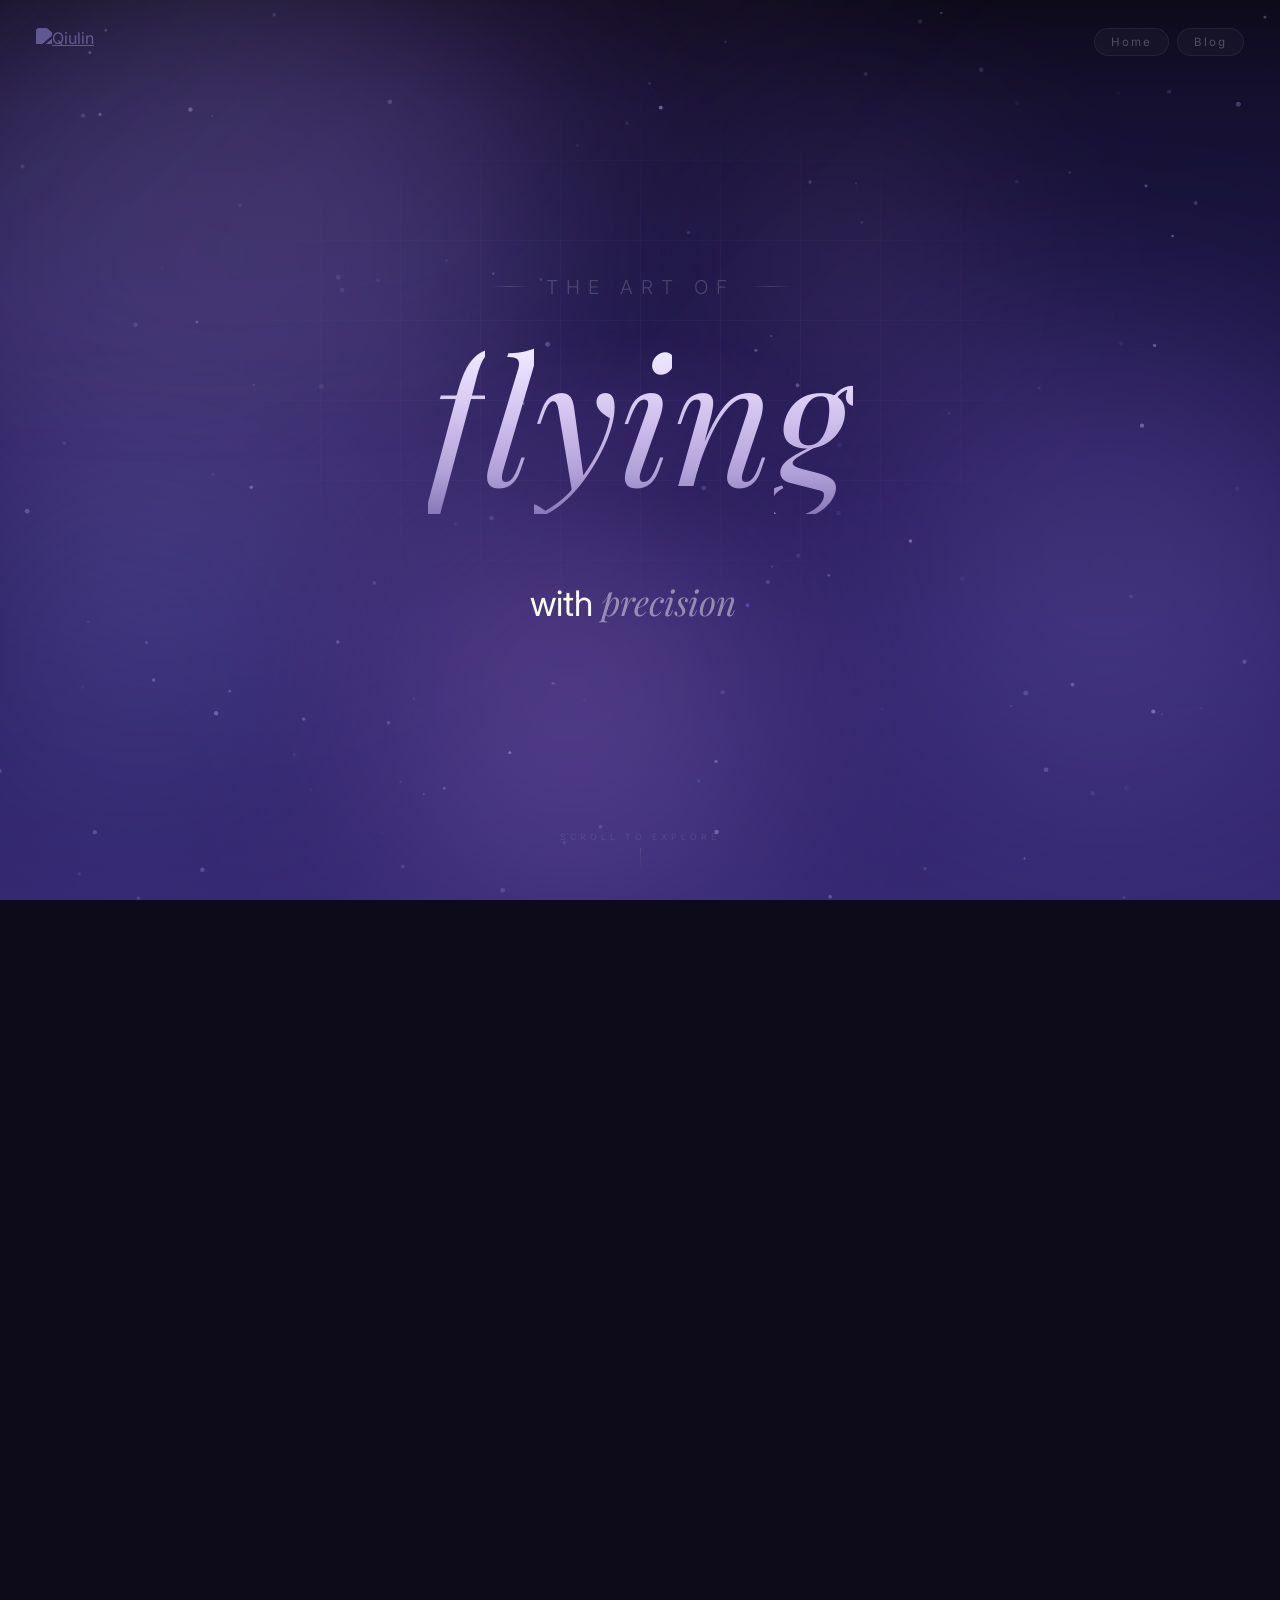
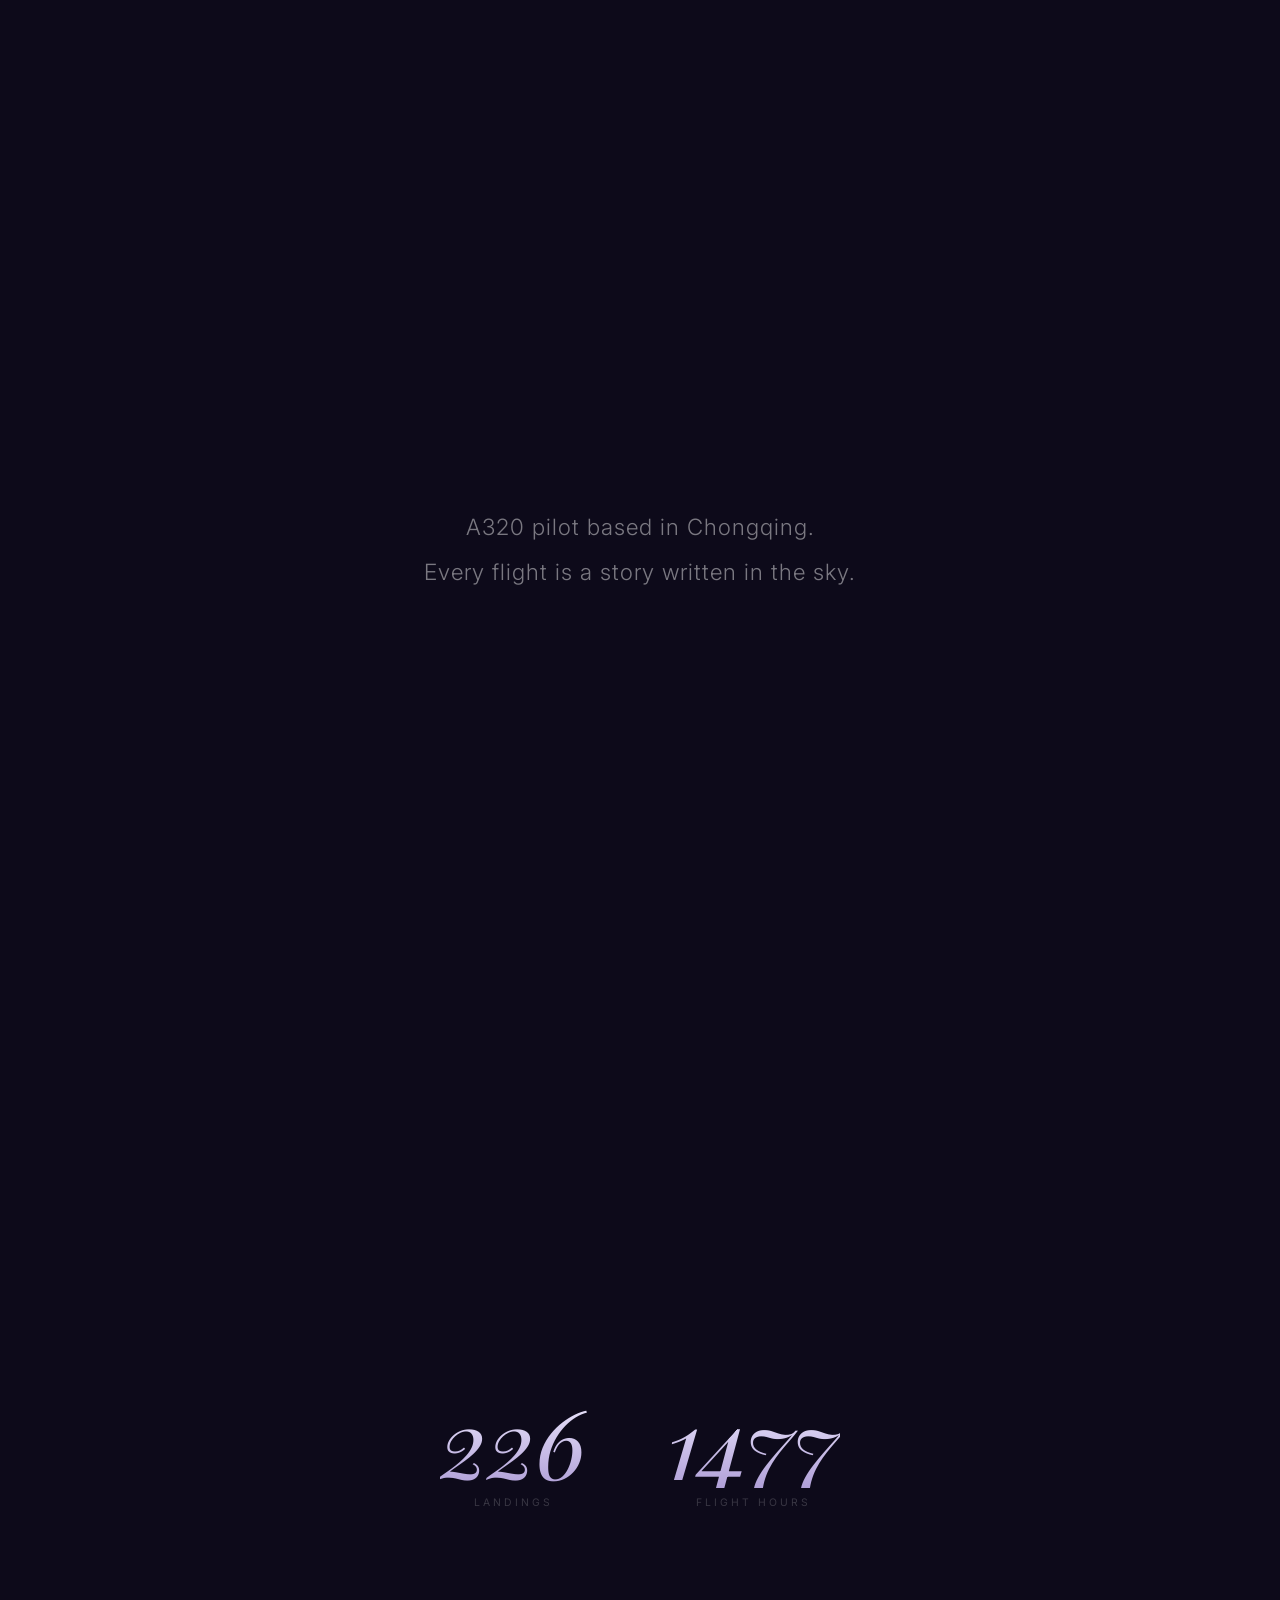
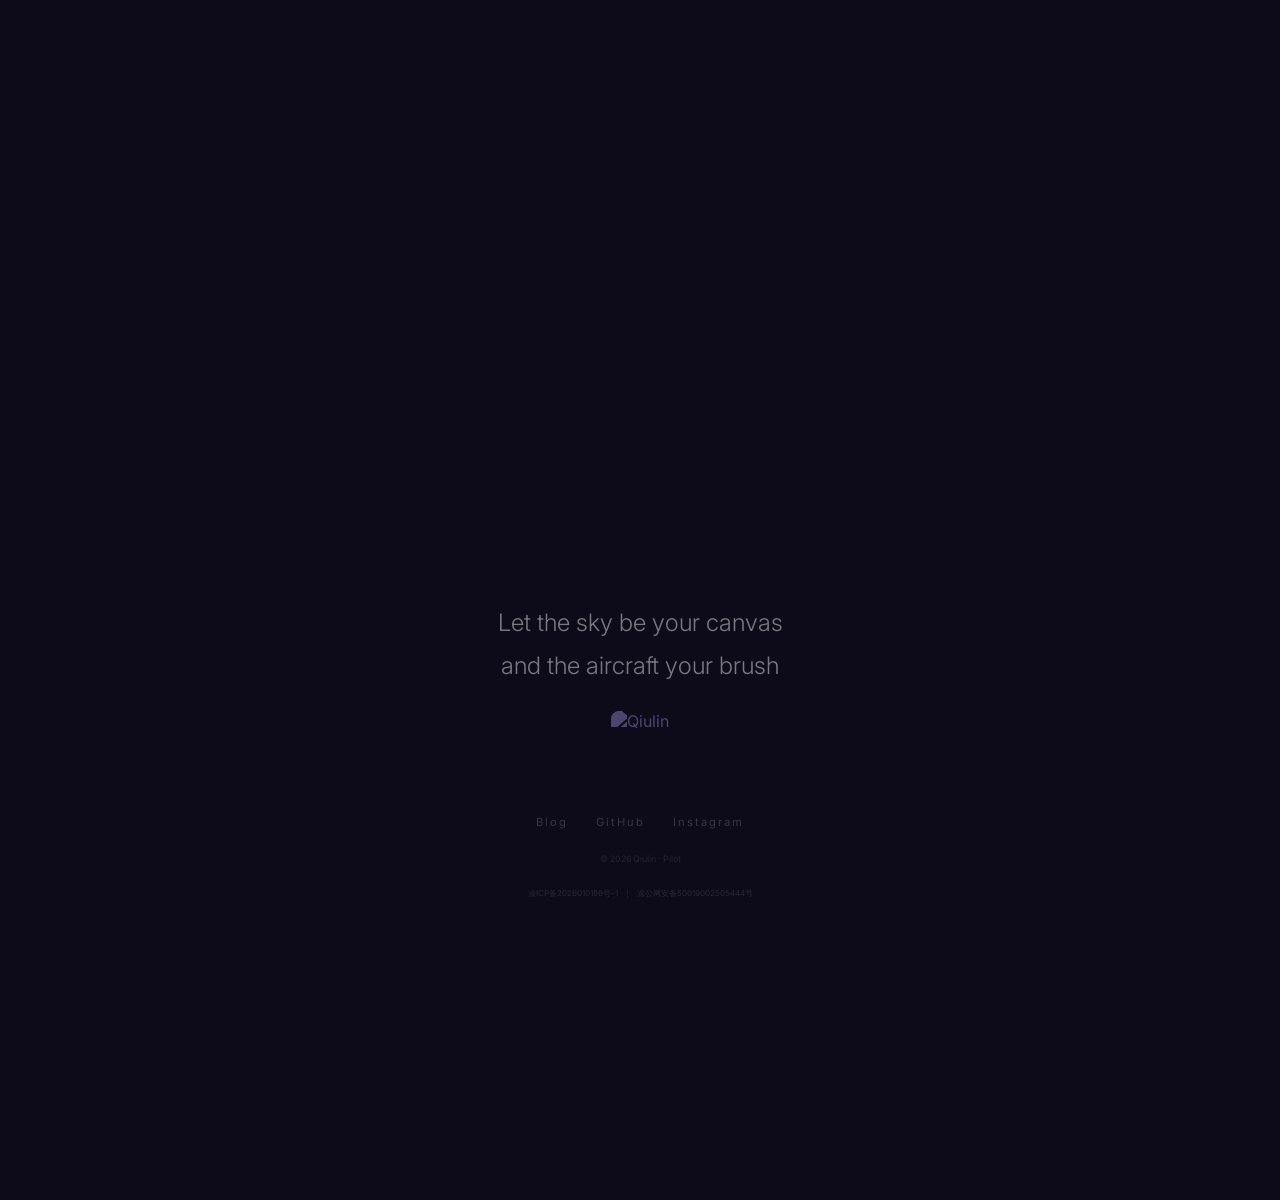
==== main/index.html @ bf3ec082 "backup: all websites 2026-07-04" ====
<!DOCTYPE html>
<html lang="zh-CN">
<head>
  <meta charset="UTF-8" />
  <meta name="viewport" content="width=device-width, initial-scale=1.0, maximum-scale=1.0, viewport-fit=cover" />
  <link rel="icon" href="/logo.png" />
  <title>Qiulin - Pilot</title>
  <link href="https://fonts.googleapis.com/css2?family=Playfair+Display:ital,wght@0,400;0,700;1,400;1,700&family=Inter:wght@200;300;400;500&display=swap" rel="stylesheet" />
  <style>*{margin:0;padding:0;box-sizing:border-box}
html{scroll-behavior:smooth}
body{font-family:'Inter',sans-serif;background:#0d0a1a;color:#fff;-webkit-font-smoothing:antialiased}

/* === Background === */
.bg{position:fixed;inset:0;z-index:0;overflow:hidden}
.bg-grad{position:absolute;inset:0;background:linear-gradient(180deg,#0d0a1a 0%,#151030 12%,#1a1440 30%,#221850 50%,#2a1f60 70%,#342870 100%)}
.bg-orbs{position:absolute;inset:0}
.orb{position:absolute;border-radius:50%;filter:blur(100px);animation:orbF 20s ease-in-out infinite}
.o1{width:800px;height:800px;background:radial-gradient(circle,#c4b5fd 0%,#a78bfa 50%,transparent 70%);top:-15%;left:-15%;opacity:.22}
.o2{width:600px;height:600px;background:radial-gradient(circle,#b4a0f8 0%,#8b70f0 50%,transparent 70%);top:30%;right:-10%;opacity:.2;animation-delay:-7s;animation-duration:25s}
.o3{width:500px;height:500px;background:radial-gradient(circle,#d8b4fe 0%,#c084fc 50%,transparent 70%);bottom:-5%;left:25%;opacity:.22;animation-delay:-14s;animation-duration:22s}
.o4{width:400px;height:400px;background:radial-gradient(circle,#a5b4fc 0%,#818cf8 50%,transparent 70%);top:50%;left:-5%;opacity:.15;animation-delay:-5s;animation-duration:28s}
.o5{width:350px;height:350px;background:radial-gradient(circle,#e9d5ff 0%,#c084fc 50%,transparent 70%);top:10%;right:20%;opacity:.12;animation-delay:-10s;animation-duration:30s}
@keyframes orbF{0%,100%{transform:translate(0,0) scale(1)}25%{transform:translate(30px,-40px) scale(1.05)}50%{transform:translate(-20px,30px) scale(.95)}75%{transform:translate(40px,20px) scale(1.02)}}
.bg-aurora{position:absolute;top:-20%;left:-10%;width:120%;height:60%;background:linear-gradient(135deg,transparent 20%,rgba(139,92,246,.04) 30%,rgba(168,85,247,.06) 40%,rgba(196,139,253,.04) 50%,transparent 60%);filter:blur(60px);animation:aurora 15s ease-in-out infinite alternate}
@keyframes aurora{0%{transform:translateX(-5%) skewX(-2deg);opacity:.6}50%{transform:translateX(5%) skewX(2deg);opacity:1}100%{transform:translateX(-3%) skewX(-1deg);opacity:.7}}
.bg-grid{position:absolute;inset:0;background-image:linear-gradient(rgba(200,180,255,.035) 1px,transparent 1px),linear-gradient(90deg,rgba(200,180,255,.035) 1px,transparent 1px);background-size:80px 80px;mask-image:radial-gradient(ellipse 60% 50% at 50% 40%,black 20%,transparent 70%);-webkit-mask-image:radial-gradient(ellipse 60% 50% at 50% 40%,black 20%,transparent 70%)}
#canvas{position:absolute;inset:0;width:100%;height:100%;pointer-events:none}

/* === Preloader === */
.preloader{position:fixed;inset:0;z-index:100;display:flex;align-items:center;justify-content:center;background:linear-gradient(45deg,#cebdf8,#e2dbf8);transition:opacity .8s ease,visibility .8s}
.preloader.done{opacity:0;visibility:hidden;pointer-events:none}
.preloader-logo{width:60px;height:60px;border-radius:50%;filter:brightness(0) invert(1);animation:pulse 1.2s ease-in-out infinite}
@keyframes pulse{0%,100%{opacity:.3;transform:scale(.95)}50%{opacity:1;transform:scale(1.05)}}

/* === Cursor === */
.glow{position:fixed;width:400px;height:400px;border-radius:50%;pointer-events:none;z-index:1;background:radial-gradient(circle,rgba(140,110,220,.06) 0%,transparent 70%);transform:translate(-50%,-50%);opacity:0;transition:opacity .5s}
.glow.on{opacity:1}

/* === Logo === */
.logo-tl{position:fixed;top:28px;left:36px;z-index:20;display:inline-block;transition:opacity .3s}
.logo-tl:hover{opacity:.7}
.logo-img{height:22px;width:auto;border-radius:3px;filter:brightness(0) saturate(100%) invert(70%) sepia(30%) saturate(1800%) hue-rotate(200deg) brightness(100%) contrast(90%);opacity:.45;transition:opacity .3s}
.logo-img:hover{opacity:.65}

/* === Nav === */
.nav{position:fixed;top:28px;right:36px;z-index:20;display:flex;gap:8px}
.pill{font-size:.72rem;font-weight:400;letter-spacing:2px;color:rgba(255,255,255,.25);text-decoration:none;padding:6px 16px;border:1px solid rgba(255,255,255,.06);border-radius:999px;backdrop-filter:blur(12px);-webkit-backdrop-filter:blur(12px);background:rgba(255,255,255,.03);transition:all .3s}
.pill:hover{color:rgba(255,255,255,.6);border-color:rgba(255,255,255,.12);background:rgba(255,255,255,.06)}
.menu-btn{display:none;position:fixed;top:24px;right:24px;z-index:25;background:rgba(255,255,255,.06);backdrop-filter:blur(12px);border:1px solid rgba(255,255,255,.06);border-radius:999px;color:rgba(255,255,255,.4);font-size:.8rem;letter-spacing:2px;padding:10px 24px;cursor:pointer}
.menu{position:fixed;inset:0;z-index:22;background:rgba(13,10,26,.95);backdrop-filter:blur(24px);display:flex;flex-direction:column;align-items:center;justify-content:center;gap:32px;opacity:0;pointer-events:none;transition:opacity .4s}
.menu.open{opacity:1;pointer-events:auto}
.menu a{font-size:1.5rem;color:rgba(255,255,255,.6);text-decoration:none;letter-spacing:3px;transition:color .3s}
.menu a:hover{color:#fff}

/* === Hero === */
.hero{position:relative;z-index:2;min-height:100vh;display:flex;align-items:center;justify-content:center;text-align:center;padding:0 40px}
.hero-inner{opacity:0;transition:opacity 1s ease}
.hero-inner.show{opacity:1}
.hero-sub{font-size:clamp(.8rem,2vw,1.2rem);font-weight:300;letter-spacing:8px;color:rgba(255,255,255,.18);text-transform:uppercase;margin-bottom:1vw;display:flex;align-items:center;justify-content:center;gap:16px}
.sub-line{display:inline-block;width:40px;height:1px;background:linear-gradient(90deg,transparent,rgba(255,255,255,.15),transparent)}
.hero-title{font-family:'Playfair Display',serif;font-size:clamp(4rem,15vw,11rem);font-weight:400;font-style:italic;letter-spacing:0;line-height:1.15;text-align:center;position:relative}
.hero-title::after{content:'';position:absolute;top:50%;left:50%;transform:translate(-50%,-50%);width:100%;height:100%;background:radial-gradient(ellipse,rgba(160,120,255,.06) 0%,transparent 60%);pointer-events:none;z-index:-1;animation:tglow 4s ease-in-out infinite alternate}
@keyframes tglow{0%{opacity:.5;transform:translate(-50%,-50%) scale(1)}100%{opacity:1;transform:translate(-50%,-50%) scale(1.1)}}
.ch{display:inline-block;background:linear-gradient(180deg,#fffcff 0%,#ede8ff 20%,#ddd0f5 40%,#c8b8e8 60%,#b0a0d8 80%,#8878b8 100%);-webkit-background-clip:text;-webkit-text-fill-color:transparent;background-clip:text;opacity:0;transform:translateY(60px) scale(.8) rotateX(35deg);filter:blur(8px)}
.hero-tag{font-size:clamp(1.2rem,3vw,2.2rem);margin-top:clamp(2rem,5vw,4rem);display:flex;align-items:baseline;justify-content:center;gap:.5rem;opacity:0;transform:translateY(20px);animation:fadeUp 1s ease 1.2s forwards}
.hero-tag em{font-family:'Playfair Display',serif;font-style:italic;font-weight:400;color:rgba(255,255,255,.45)}
.dot{font-size:2rem;color:rgba(160,120,255,.35)}
@keyframes fadeUp{to{opacity:1;transform:translateY(0)}}

/* === Scroll Hint === */
.scroll-hint{position:fixed;bottom:28px;left:50%;transform:translateX(-50%);display:flex;flex-direction:column;align-items:center;z-index:10;opacity:0;transition:opacity .6s}
.scroll-hint.show{opacity:1}
.scroll-hint span{font-size:.55rem;letter-spacing:4px;color:rgba(255,255,255,.1);text-transform:uppercase}
.scroll-line{width:1px;height:24px;margin-top:6px;background:linear-gradient(180deg,rgba(255,255,255,.1),transparent);animation:spulse 2.5s ease-in-out infinite}
@keyframes spulse{0%,100%{opacity:.2}50%{opacity:.8}}

/* === Love Pages === */
.lp{position:relative;z-index:2;height:200vh}
.lp-sticky{position:sticky;top:0;height:100vh;width:100%;display:flex;align-items:center;justify-content:center;opacity:0;transition:opacity .08s linear;overflow:hidden}
.lp-t{font-family:'Playfair Display',serif;font-style:italic;font-weight:400;font-size:clamp(1.5rem,3.5vw,2.8rem);line-height:2;letter-spacing:.04em;text-align:center;padding:0 24px}
.lp-t br{display:block;content:'';margin-bottom:.2em}
.lc{display:inline;opacity:.06;transition:opacity .4s ease;background:linear-gradient(180deg,#fffcff 0%,#ede8ff 25%,#ddd0f5 50%,#c8b8e8 75%,#b0a0d8 100%);-webkit-background-clip:text;-webkit-text-fill-color:transparent;background-clip:text}
.lc.on{opacity:1}

/* === Sections === */
.sec{position:relative;z-index:2;min-height:100vh;display:flex;align-items:center;justify-content:center;padding:80px 20px}
.sec-in{max-width:800px;width:100%;text-align:center}
.about{font-size:clamp(1rem,2.2vw,1.4rem);font-weight:300;color:rgba(255,255,255,.45);line-height:2;letter-spacing:1px}
.stats-row{display:flex;justify-content:center;gap:80px;flex-wrap:wrap}
.stat{text-align:center}
.stat-n{display:block;font-family:'Playfair Display',serif;font-style:italic;font-size:clamp(3rem,8vw,6rem);font-weight:400;background:linear-gradient(180deg,#f0ecff 0%,#b0a0d8 100%);-webkit-background-clip:text;-webkit-text-fill-color:transparent;background-clip:text;line-height:1}
.stat-l{display:block;font-size:.65rem;letter-spacing:3px;color:rgba(255,255,255,.18);text-transform:uppercase;margin-top:8px}

/* === Footer === */
.foot{display:flex;flex-direction:column;align-items:center;gap:24px}
.foot-quote{font-size:clamp(1rem,2.5vw,1.5rem);font-weight:300;color:rgba(255,255,255,.45);line-height:1.8}
.foot-logo{position:relative;height:80px;display:flex;align-items:center;justify-content:center}
.foot-logo-img{height:100%;width:auto;border-radius:8px;position:relative;z-index:1;filter:brightness(0) saturate(100%) invert(70%) sepia(30%) saturate(1800%) hue-rotate(200deg) brightness(100%) contrast(90%);opacity:.4}
.foot-logo-glow{position:absolute;height:100%;width:auto;border-radius:8px;filter:blur(24px);opacity:.3}
.foot-links{display:flex;gap:28px}
.foot-links a{font-size:.7rem;letter-spacing:2px;color:rgba(255,255,255,.18);text-decoration:none;transition:color .2s}
.foot-links a:hover{color:rgba(255,255,255,.45)}
.foot-copy{font-size:.55rem;color:rgba(255,255,255,.1)}
.foot-icp{font-size:.5rem;color:rgba(255,255,255,.12);display:flex;align-items:center;justify-content:center;gap:8px;flex-wrap:wrap}
.foot-icp a{color:rgba(255,255,255,.12);text-decoration:none;transition:color .2s}
.foot-icp a:hover{color:rgba(255,255,255,.3)}
.foot-icp span{color:rgba(255,255,255,.08)}

/* === Reveal === */
.rev{opacity:0;transform:translateY(40px);transition:opacity .8s cubic-bezier(.23,1,.32,1),transform .8s cubic-bezier(.23,1,.32,1)}
.rev.show{opacity:1;transform:translateY(0)}

/* === Responsive === */
@media(max-width:768px){
  .nav{display:none}
  .menu-btn{display:block}
  .hero-title{font-size:clamp(4rem,24vw,8rem)}
  .hero-sub{font-size:.7rem;letter-spacing:4px}
  .sub-line{width:20px}
  .stats-row{gap:40px}
  .lp-t{font-size:clamp(1.3rem,5.5vw,1.8rem);line-height:2.2;letter-spacing:.01em}
}
</style>
</head>
<body>
  <div class="preloader" id="preloader">
    <img src="/logo.png" alt="" class="preloader-logo" />
  </div>

  <div class="bg">
    <div class="bg-grad"></div>
    <div class="bg-orbs">
      <div class="orb o1"></div>
      <div class="orb o2"></div>
      <div class="orb o3"></div>
      <div class="orb o4"></div>
      <div class="orb o5"></div>
    </div>
    <div class="bg-aurora"></div>
    <div class="bg-grid"></div>
    <canvas id="canvas"></canvas>
  </div>

  <div class="glow" id="glow"></div>

  <a href="/" class="logo-tl"><img src="/logo.png" alt="Qiulin" class="logo-img" /></a>
  <nav class="nav">
    <a href="/" class="pill">Home</a>
    <a href="https://blog.qiulin.tech" target="_blank" class="pill">Blog</a>
  </nav>
  <button class="menu-btn" id="menuBtn">Menu</button>
  <div class="menu" id="menu">
    <a href="/">Home</a>
    <a href="https://blog.qiulin.tech" target="_blank">Blog</a>
  </div>

  <main>
    <!-- Hero -->
    <section class="hero" id="hero">
      <div class="hero-inner">
        <p class="hero-sub"><span class="sub-line"></span>The art of<span class="sub-line"></span></p>
        <h1 class="hero-title">
          <span class="ch">f</span><span class="ch">l</span><span class="ch">y</span><span class="ch">i</span><span class="ch">n</span><span class="ch">g</span>
        </h1>
        <p class="hero-tag">with <em>precision</em> <span class="dot">·</span></p>
      </div>
    </section>

    <!-- Love Pages -->
    <section class="lp" data-i="0">
      <div class="lp-sticky">
        <p class="lp-t"><span class="lc">三</span><span class="lc">万</span><span class="lc">英</span><span class="lc">尺</span><span class="lc">的</span><span class="lc">云</span><span class="lc">海</span><span class="lc">，</span><br/><span class="lc">不</span><span class="lc">及</span><span class="lc">你</span><span class="lc">眼</span><span class="lc">中</span><span class="lc">的</span><span class="lc">一</span><span class="lc">片</span><span class="lc">星</span><span class="lc">河</span></p>
      </div>
    </section>
    <section class="lp" data-i="1">
      <div class="lp-sticky">
        <p class="lp-t"><span class="lc">我</span><span class="lc">飞</span><span class="lc">过</span><span class="lc">无</span><span class="lc">数</span><span class="lc">城</span><span class="lc">市</span><span class="lc">，</span><br/><span class="lc">最</span><span class="lc">想</span><span class="lc">降</span><span class="lc">落</span><span class="lc">的</span><span class="lc">地</span><span class="lc">方</span><span class="lc">是</span><span class="lc">你</span><span class="lc">身</span><span class="lc">旁</span></p>
      </div>
    </section>
    <section class="lp" data-i="2">
      <div class="lp-sticky">
        <p class="lp-t"><span class="lc">每</span><span class="lc">一</span><span class="lc">次</span><span class="lc">起</span><span class="lc">飞</span><span class="lc">都</span><span class="lc">是</span><span class="lc">为</span><span class="lc">了</span><span class="lc">归</span><span class="lc">来</span><span class="lc">，</span><br/><span class="lc">而</span><span class="lc">你</span><span class="lc">是</span><span class="lc">归</span><span class="lc">来</span><span class="lc">的</span><span class="lc">理</span><span class="lc">由</span></p>
      </div>
    </section>
    <section class="lp" data-i="3">
      <div class="lp-sticky">
        <p class="lp-t"><span class="lc">日</span><span class="lc">出</span><span class="lc">日</span><span class="lc">落</span><span class="lc">看</span><span class="lc">遍</span><span class="lc">，</span><br/><span class="lc">最</span><span class="lc">美</span><span class="lc">的</span><span class="lc">是</span><span class="lc">和</span><span class="lc">你</span><span class="lc">一</span><span class="lc">起</span><span class="lc">的</span><span class="lc">那</span><span class="lc">次</span></p>
      </div>
    </section>

    <!-- About -->
    <section class="sec" id="about">
      <div class="sec-in">
        <p class="about rev">A320 pilot based in Chongqing.<br/>Every flight is a story written in the sky.</p>
      </div>
    </section>

    <!-- Stats -->
    <section class="sec" id="stats">
      <div class="sec-in stats-row">
        <div class="stat rev">
          <span class="stat-n" data-to="226">0</span>
          <span class="stat-l">Landings</span>
        </div>
        <div class="stat rev">
          <span class="stat-n" data-to="1477">0</span>
          <span class="stat-l">Flight Hours</span>
        </div>
      </div>
    </section>

    <!-- Footer -->
    <section class="sec" id="footer">
      <div class="sec-in foot">
        <p class="foot-quote rev">Let the sky be your canvas<br/>and the aircraft your brush</p>
        <div class="foot-logo rev">
          <img src="/logo.png" alt="Qiulin" class="foot-logo-img" />
          <img src="/logo.png" alt="" class="foot-logo-glow" />
        </div>
        <div class="foot-links rev">
          <a href="https://blog.qiulin.tech" target="_blank">Blog</a>
          <a href="https://github.com/qiulin" target="_blank">GitHub</a>
          <a href="https://www.instagram.com/" target="_blank">Instagram</a>
        </div>
        <p class="foot-copy rev">© 2026 Qiulin · Pilot</p>
        <p class="foot-icp rev">
          <a href="https://beian.miit.gov.cn/" target="_blank">渝ICP备2026010186号-1</a>
          <span>|</span>
          <a href="http://www.beian.gov.cn/portal/registerSystemInfo?recordcode=50019002505444" target="_blank">渝公网安备50019002505444号</a>
        </p>
      </div>
    </section>
  </main>

  <div class="scroll-hint" id="scrollHint">
    <span>Scroll to explore</span>
    <div class="scroll-line"></div>
  </div>

  <script>!function(){
'use strict';

/* === Preloader === */
var preloader=document.getElementById('preloader');
var heroInner=document.querySelector('.hero-inner');
var scrollHint=document.getElementById('scrollHint');

window.addEventListener('load',function(){
  setTimeout(function(){
    preloader.classList.add('done');
    setTimeout(function(){
      heroInner.classList.add('show');
    var chs=document.querySelectorAll('.ch');
    chs.forEach(function(ch,i){
      var delay=500+i*80;
      var start=null;
      function anim(ts){
        if(!start)start=ts;
        var p=Math.min((ts-start)/800,1);
        var ease=1-Math.pow(1-p,3);
        ch.style.opacity=String(ease);
        ch.style.transform='translateY('+((1-ease)*60)+'px) scale('+(0.8+0.2*ease)+') rotateX('+(35*(1-ease))+'deg)';
        ch.style.filter='blur('+(8*(1-ease))+'px)';
        if(p<1)requestAnimationFrame(anim);
      }
      setTimeout(function(){requestAnimationFrame(anim)},delay);
    });
      setTimeout(function(){scrollHint.classList.add('show')},1000);
    },600);
  },1000);
});

/* === Canvas: particles + shooting stars === */
var canvas=document.getElementById('canvas');
var ctx=canvas.getContext('2d');
var W,H;

function resize(){W=canvas.width=window.innerWidth;H=canvas.height=window.innerHeight}
resize();
window.addEventListener('resize',resize);

/* Particles */
var particles=[];
var PC=120;

function P(){this.reset();this.y=Math.random()*H}
P.prototype.reset=function(){
  this.x=Math.random()*W;this.y=-10;
  this.vx=(Math.random()-.5)*.3;this.vy=.15+Math.random()*.4;
  this.r=1+Math.random()*1.5;this.a=.15+Math.random()*.35;
  this.p=Math.random()*Math.PI*2;this.ps=.01+Math.random()*.02;
};
P.prototype.update=function(){this.x+=this.vx;this.y+=this.vy;this.p+=this.ps;if(this.y>H+10||this.x<-10||this.x>W+10)this.reset()};
P.prototype.draw=function(){
  var o=this.a*(.6+.4*Math.sin(this.p));
  ctx.beginPath();ctx.arc(this.x,this.y,this.r,0,Math.PI*2);
  ctx.fillStyle='rgba(196,181,253,'+o+')';ctx.fill();
};

for(var i=0;i<PC;i++){var p=new P();particles.push(p)}

/* Shooting stars */
var stars=[];
function S(){this.reset()}
S.prototype.reset=function(){this.on=false;this.t=200+Math.random()*600};
S.prototype.launch=function(){
  this.on=true;this.x=Math.random()*W*.8;this.y=Math.random()*H*.3;
  this.len=80+Math.random()*120;this.sp=6+Math.random()*6;
  this.ang=(25+Math.random()*20)*Math.PI/180;
  this.vx=Math.cos(this.ang)*this.sp;this.vy=Math.sin(this.ang)*this.sp;
  this.a=.6+Math.random()*.4;this.life=0;this.ml=60+Math.random()*40;
};
S.prototype.update=function(){
  if(!this.on){this.t--;if(this.t<=0)this.launch();return}
  this.x+=this.vx;this.y+=this.vy;this.life++;if(this.life>this.ml)this.reset();
};
S.prototype.draw=function(){
  if(!this.on)return;
  var pr=this.life/this.ml,o=this.a*(1-pr);
  var tx=this.x-Math.cos(this.ang)*this.len*(1-pr*.5);
  var ty=this.y-Math.sin(this.ang)*this.len*(1-pr*.5);
  var g=ctx.createLinearGradient(tx,ty,this.x,this.y);
  g.addColorStop(0,'rgba(196,181,253,0)');g.addColorStop(1,'rgba(230,220,255,'+o+')');
  ctx.beginPath();ctx.moveTo(tx,ty);ctx.lineTo(this.x,this.y);
  ctx.strokeStyle=g;ctx.lineWidth=1.5;ctx.stroke();
  ctx.beginPath();ctx.arc(this.x,this.y,2,0,Math.PI*2);
  ctx.fillStyle='rgba(255,255,255,'+o*.8+')';ctx.fill();
};

for(i=0;i<4;i++){var s=new S();s.t=Math.random()*400;stars.push(s)}

/* Connections */
function drawConn(){
  var md=120;
  for(var i=0;i<particles.length;i++){
    for(var j=i+1;j<particles.length;j++){
      var dx=particles[i].x-particles[j].x,dy=particles[i].y-particles[j].y;
      var d=Math.sqrt(dx*dx+dy*dy);
      if(d<md){
        var a=(1-d/md)*.06;
        ctx.beginPath();ctx.moveTo(particles[i].x,particles[i].y);ctx.lineTo(particles[j].x,particles[j].y);
        ctx.strokeStyle='rgba(180,160,248,'+a+')';ctx.lineWidth=.5;ctx.stroke();
      }
    }
  }
}

/* Loop */
function animate(){
  ctx.clearRect(0,0,W,H);
  for(var i=0;i<particles.length;i++){particles[i].update();particles[i].draw()}
  drawConn();
  for(i=0;i<stars.length;i++){stars[i].update();stars[i].draw()}
  requestAnimationFrame(animate);
}
animate();

/* === Cursor Glow === */
var glow=document.getElementById('glow');
if(window.matchMedia('(pointer:fine)').matches){
  var mx=0,my=0,gx=0,gy=0;
  document.addEventListener('mousemove',function(e){mx=e.clientX;my=e.clientY;glow.classList.add('on')});
  document.addEventListener('mouseleave',function(){glow.classList.remove('on')});
  !function loop(){gx+=(mx-gx)*.06;gy+=(my-gy)*.06;glow.style.left=gx+'px';glow.style.top=gy+'px';requestAnimationFrame(loop)}();
}

/* === Love Pages === */
var lps=document.querySelectorAll('.lp');

function updateLP(){
  var vh=window.innerHeight;
  for(var i=0;i<lps.length;i++){
    var page=lps[i];
    var rect=page.getBoundingClientRect();
    var text=page.querySelector('.lp-sticky');
    var chars=page.querySelectorAll('.lc');
    if(!text||!chars.length)continue;
    var sH=rect.height,scrolled=-rect.top;
    var raw=Math.max(0,Math.min(1,scrolled/(sH-vh)));
    // Fade: 0~20% in, 20~80% visible, 80~100% out
    var op=0;
    if(raw<.2)op=raw/.2;
    else if(raw<.8)op=1;
    else op=(1-raw)/.2;
    text.style.opacity=Math.max(0,Math.min(1,op));
    // Chars: 15%~75%
    var cp=Math.max(0,Math.min(1,(raw-.15)/.55));
    var rc=Math.floor(cp*chars.length);
    for(var j=0;j<chars.length;j++)chars[j].classList.toggle('on',j<rc);
  }
}

/* === Counters === */
var statNs=document.querySelectorAll('.stat-n');
var counted=false;

function runCount(){
  if(counted||!statNs.length)return;
  for(var i=0;i<statNs.length;i++){
    if(statNs[i].getBoundingClientRect().top<window.innerHeight*.55){counted=true;break}
  }
  if(!counted)return;
  for(i=0;i<statNs.length;i++){
    (function(el){
      var to=+el.dataset.to,st=performance.now();
      !function tick(now){
        var p=Math.min((now-st)/2000,1);
        el.textContent=Math.round((1-Math.pow(1-p,3))*to);
        if(p<1)requestAnimationFrame(tick);
      }(st);
    })(statNs[i]);
  }
}

/* === Reveal === */
var revs=document.querySelectorAll('.rev');
var hintHidden=false;

function onScroll(){
  var vh=window.innerHeight;
  if(!hintHidden&&window.scrollY>80){scrollHint.classList.remove('show');hintHidden=true}
  updateLP();
  for(var i=0;i<revs.length;i++){
    if(revs[i].getBoundingClientRect().top<vh*.85){revs[i].style.transitionDelay=(i%4)*.12+'s';revs[i].classList.add('show')}
  }
  runCount();
  parallax();
}
window.addEventListener('scroll',onScroll,{passive:true});
onScroll();

/* === Parallax === */
var heroTitle=document.querySelector('.hero-title');
var heroSub=document.querySelector('.hero-sub');
var heroTag=document.querySelector('.hero-tag');

function parallax(){
  var s=window.scrollY;if(s>=window.innerHeight)return;
  var r=s/window.innerHeight;
  if(heroTitle){heroTitle.style.transform='translateY('+s*.3+'px) scale('+(1-r*.1)+')';heroTitle.style.opacity=Math.max(0,1-r*1.3)}
  if(heroSub){heroSub.style.transform='translateY('+s*.15+'px)';heroSub.style.opacity=Math.max(0,1-r*1.5)}
  if(heroTag){heroTag.style.transform='translateY('+s*.2+'px)';heroTag.style.opacity=Math.max(0,1-r*1.5)}
}

/* === Mobile Menu === */
var menuBtn=document.getElementById('menuBtn');
var menu=document.getElementById('menu');
var menuOpen=false;
menuBtn.addEventListener('click',function(){menuOpen=!menuOpen;menu.classList.toggle('open',menuOpen);menuBtn.textContent=menuOpen?'Close':'Menu'});
var menuAs=menu.querySelectorAll('a');
for(i=0;i<menuAs.length;i++)menuAs[i].addEventListener('click',function(){menuOpen=false;menu.classList.remove('open');menuBtn.textContent='Menu'});

}();
</script>
</body>
</html>
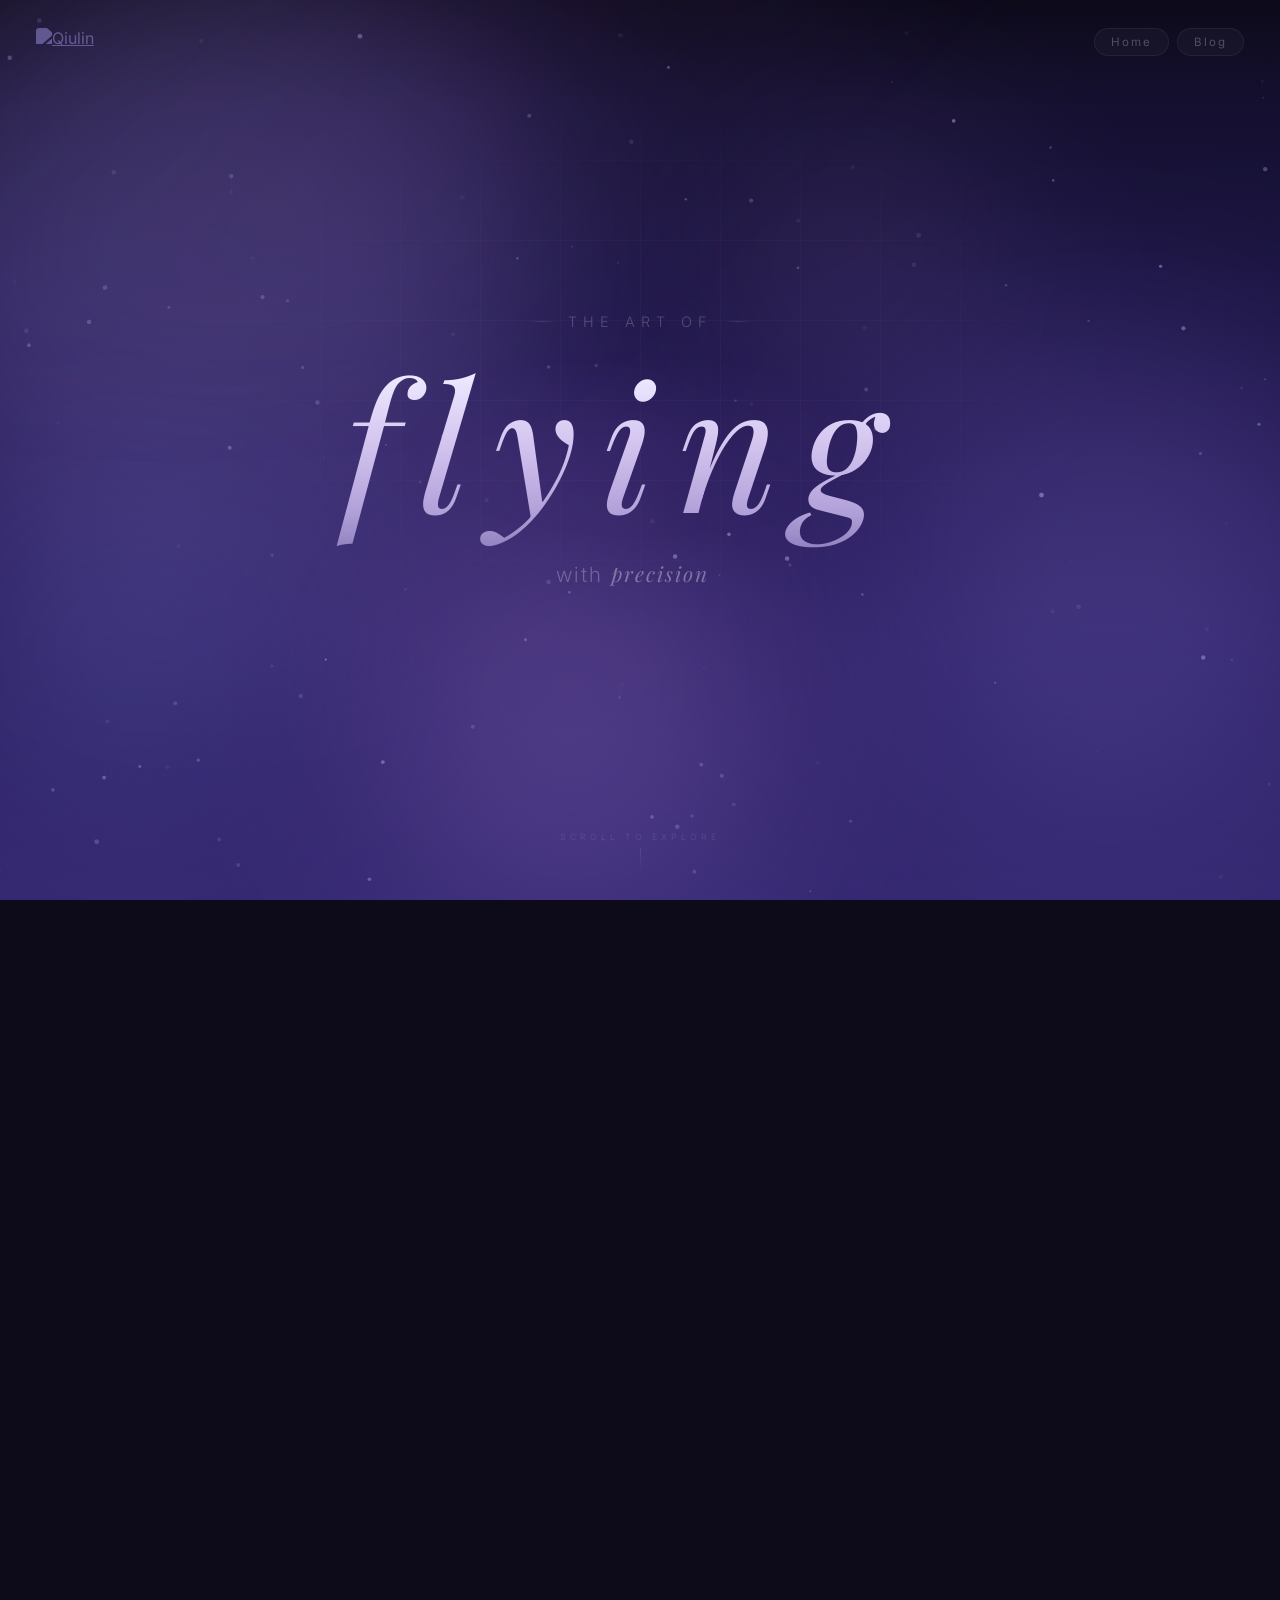
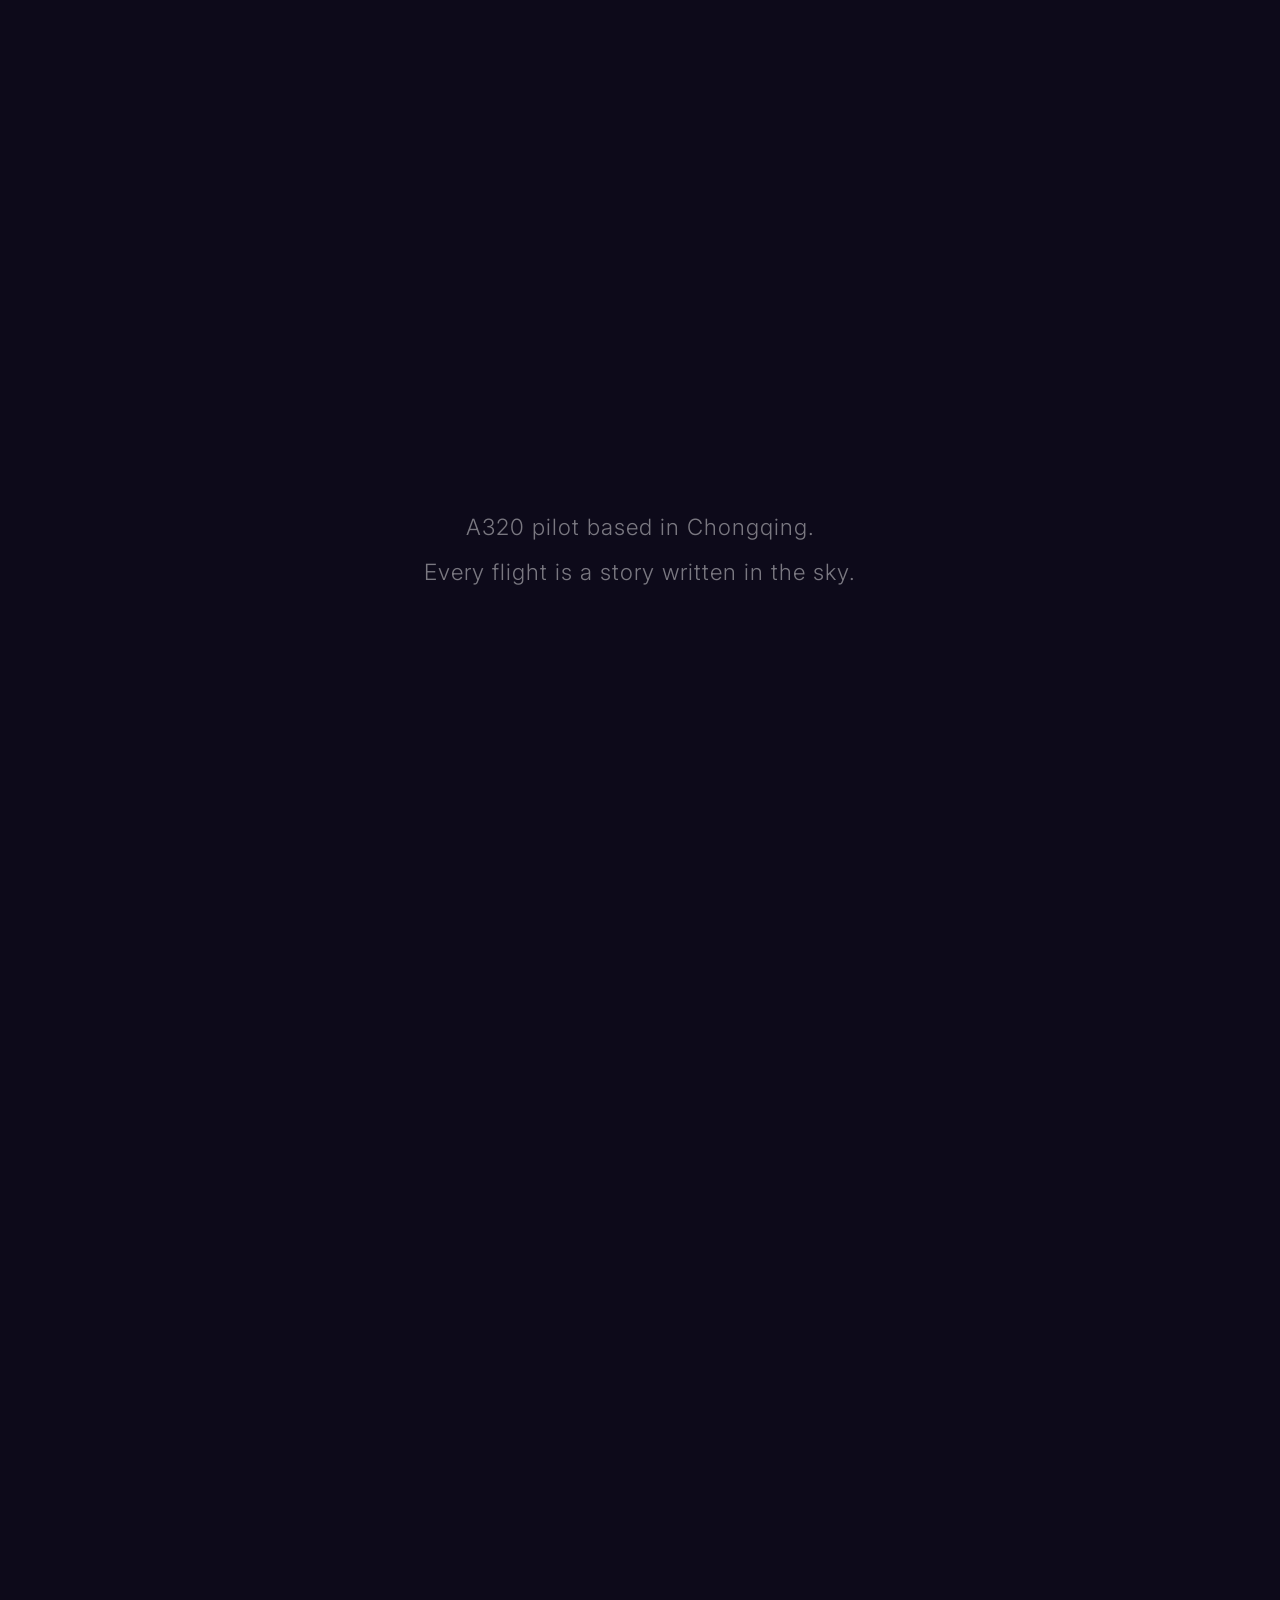
==== commit 115e67c2: "fix: redesign hero section - fix font clipping, adjust spacing" ====
--- a/main/index.html
+++ b/main/index.html
@@ -56,15 +56,15 @@
 .hero{position:relative;z-index:2;min-height:100vh;display:flex;align-items:center;justify-content:center;text-align:center;padding:0 40px}
 .hero-inner{opacity:0;transition:opacity 1s ease}
 .hero-inner.show{opacity:1}
-.hero-sub{font-size:clamp(.8rem,2vw,1.2rem);font-weight:300;letter-spacing:8px;color:rgba(255,255,255,.18);text-transform:uppercase;margin-bottom:1vw;display:flex;align-items:center;justify-content:center;gap:16px}
-.sub-line{display:inline-block;width:40px;height:1px;background:linear-gradient(90deg,transparent,rgba(255,255,255,.15),transparent)}
-.hero-title{font-family:'Playfair Display',serif;font-size:clamp(4rem,15vw,11rem);font-weight:400;font-style:italic;letter-spacing:0;line-height:1.15;text-align:center;position:relative}
+.hero-sub{font-size:clamp(.65rem,1.4vw,.9rem);font-weight:300;letter-spacing:6px;color:rgba(255,255,255,.22);text-transform:uppercase;margin-bottom:0;display:flex;align-items:center;justify-content:center;gap:12px}
+.sub-line{display:inline-block;width:28px;height:1px;background:linear-gradient(90deg,transparent,rgba(255,255,255,.12),transparent)}
+.hero-title{font-family:'Playfair Display',serif;font-size:clamp(4rem,15vw,11rem);font-weight:400;font-style:italic;letter-spacing:0.08em;line-height:1.15;text-align:center;position:relative;overflow:visible;padding:0}
 .hero-title::after{content:'';position:absolute;top:50%;left:50%;transform:translate(-50%,-50%);width:100%;height:100%;background:radial-gradient(ellipse,rgba(160,120,255,.06) 0%,transparent 60%);pointer-events:none;z-index:-1;animation:tglow 4s ease-in-out infinite alternate}
 @keyframes tglow{0%{opacity:.5;transform:translate(-50%,-50%) scale(1)}100%{opacity:1;transform:translate(-50%,-50%) scale(1.1)}}
-.ch{display:inline-block;background:linear-gradient(180deg,#fffcff 0%,#ede8ff 20%,#ddd0f5 40%,#c8b8e8 60%,#b0a0d8 80%,#8878b8 100%);-webkit-background-clip:text;-webkit-text-fill-color:transparent;background-clip:text;opacity:0;transform:translateY(60px) scale(.8) rotateX(35deg);filter:blur(8px)}
-.hero-tag{font-size:clamp(1.2rem,3vw,2.2rem);margin-top:clamp(2rem,5vw,4rem);display:flex;align-items:baseline;justify-content:center;gap:.5rem;opacity:0;transform:translateY(20px);animation:fadeUp 1s ease 1.2s forwards}
-.hero-tag em{font-family:'Playfair Display',serif;font-style:italic;font-weight:400;color:rgba(255,255,255,.45)}
-.dot{font-size:2rem;color:rgba(160,120,255,.35)}
+.ch{display:inline-block;padding:.05em .4em .1em .15em;margin-left:-.25em;margin-right:-.25em;background:linear-gradient(180deg,#fffcff 0%,#ede8ff 20%,#ddd0f5 40%,#c8b8e8 60%,#b0a0d8 80%,#8878b8 100%);-webkit-background-clip:text;-webkit-text-fill-color:transparent;background-clip:text;opacity:0;transform:translateY(60px) scale(.8) rotateX(35deg);filter:blur(8px)}
+.hero-tag{font-size:clamp(.8rem,1.8vw,1.3rem);margin-top:0;display:flex;align-items:baseline;justify-content:center;gap:.5rem;font-weight:300;letter-spacing:2px;color:rgba(255,255,255,.25);opacity:0;transform:translateY(20px);animation:fadeUp 1s ease 1.2s forwards}
+.hero-tag em{font-family:'Playfair Display',serif;font-style:italic;font-weight:400;color:rgba(255,255,255,.35)}
+.dot{font-size:1.2rem;color:rgba(160,120,255,.25)}
 @keyframes fadeUp{to{opacity:1;transform:translateY(0)}}
 
 /* === Scroll Hint === */
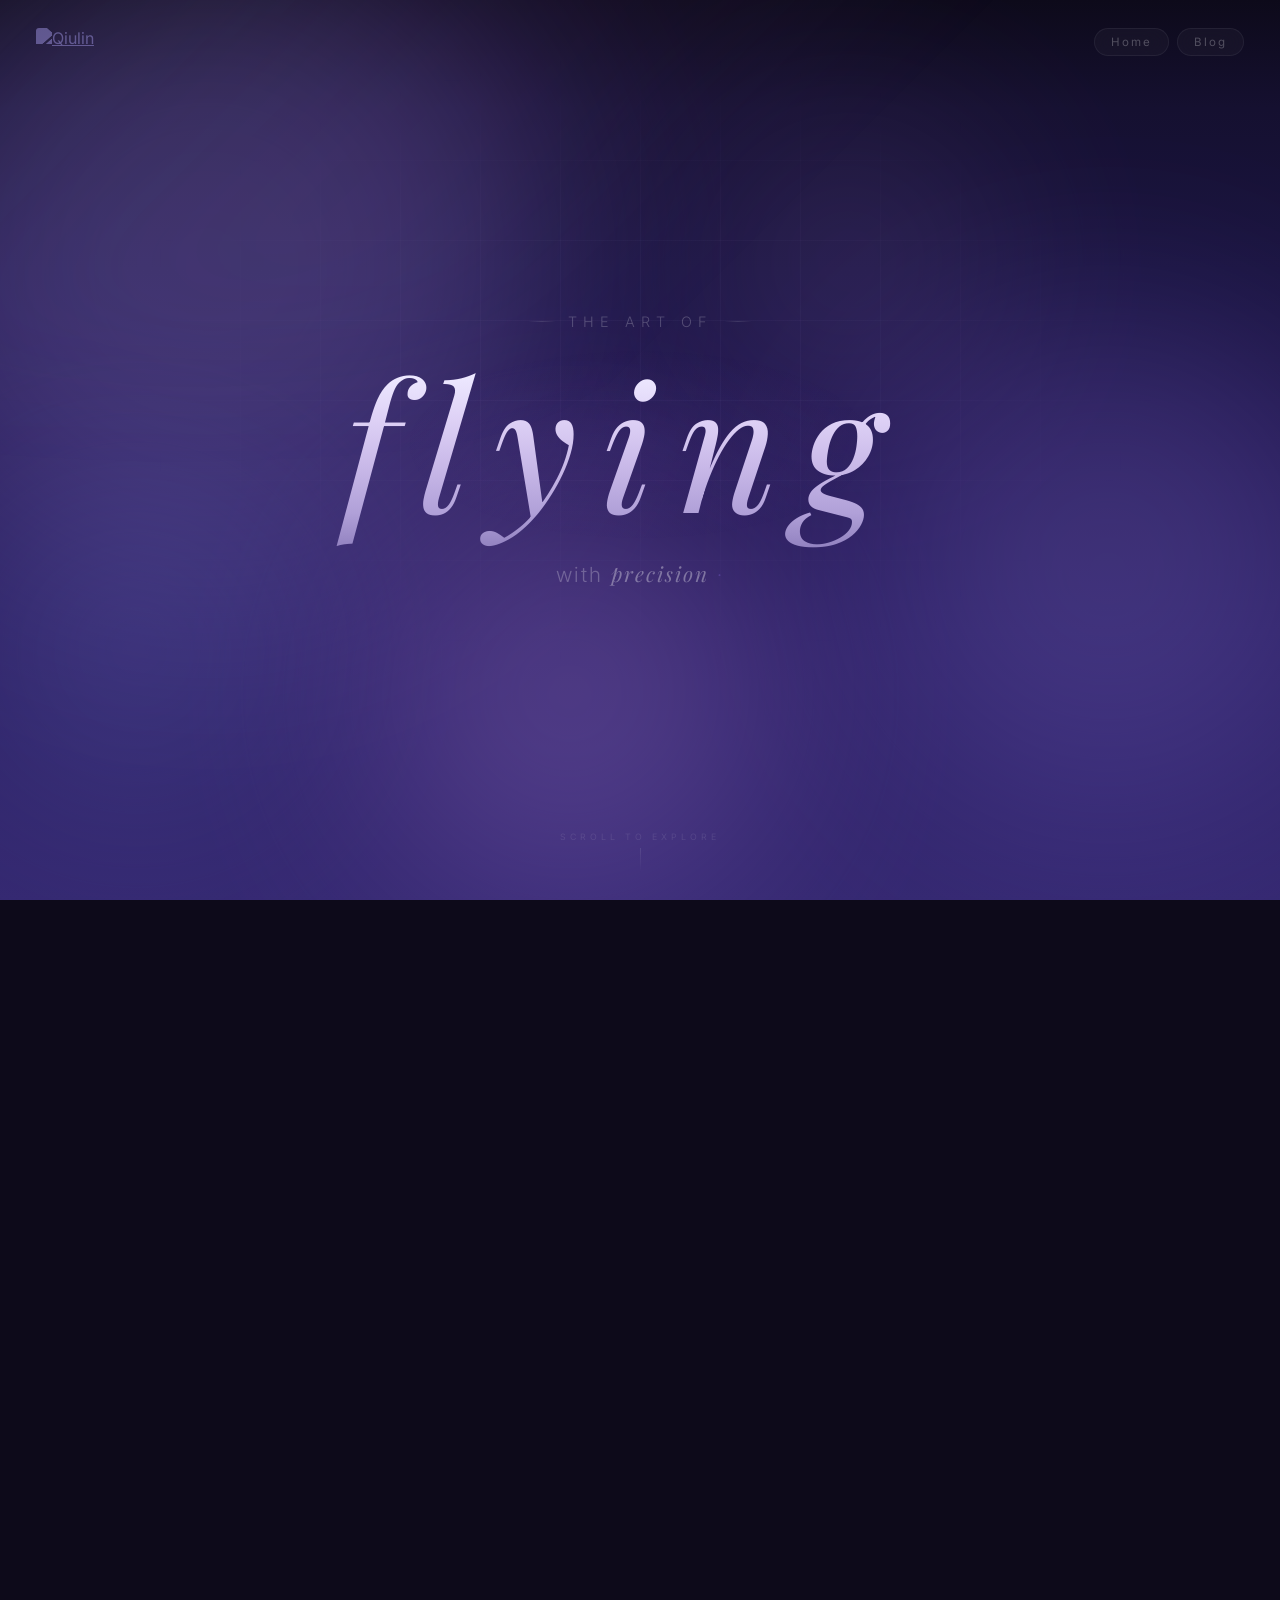
==== commit 28db6bbc: "fix: update Home link to home.qiulin.tech" ====
--- a/main/index.html
+++ b/main/index.html
@@ -145,12 +145,12 @@
 
   <a href="/" class="logo-tl"><img src="/logo.png" alt="Qiulin" class="logo-img" /></a>
   <nav class="nav">
-    <a href="/" class="pill">Home</a>
+    <a href="https://home.qiulin.tech" class="pill">Home</a>
     <a href="https://blog.qiulin.tech" target="_blank" class="pill">Blog</a>
   </nav>
   <button class="menu-btn" id="menuBtn">Menu</button>
   <div class="menu" id="menu">
-    <a href="/">Home</a>
+    <a href="https://home.qiulin.tech">Home</a>
     <a href="https://blog.qiulin.tech" target="_blank">Blog</a>
   </div>
 
